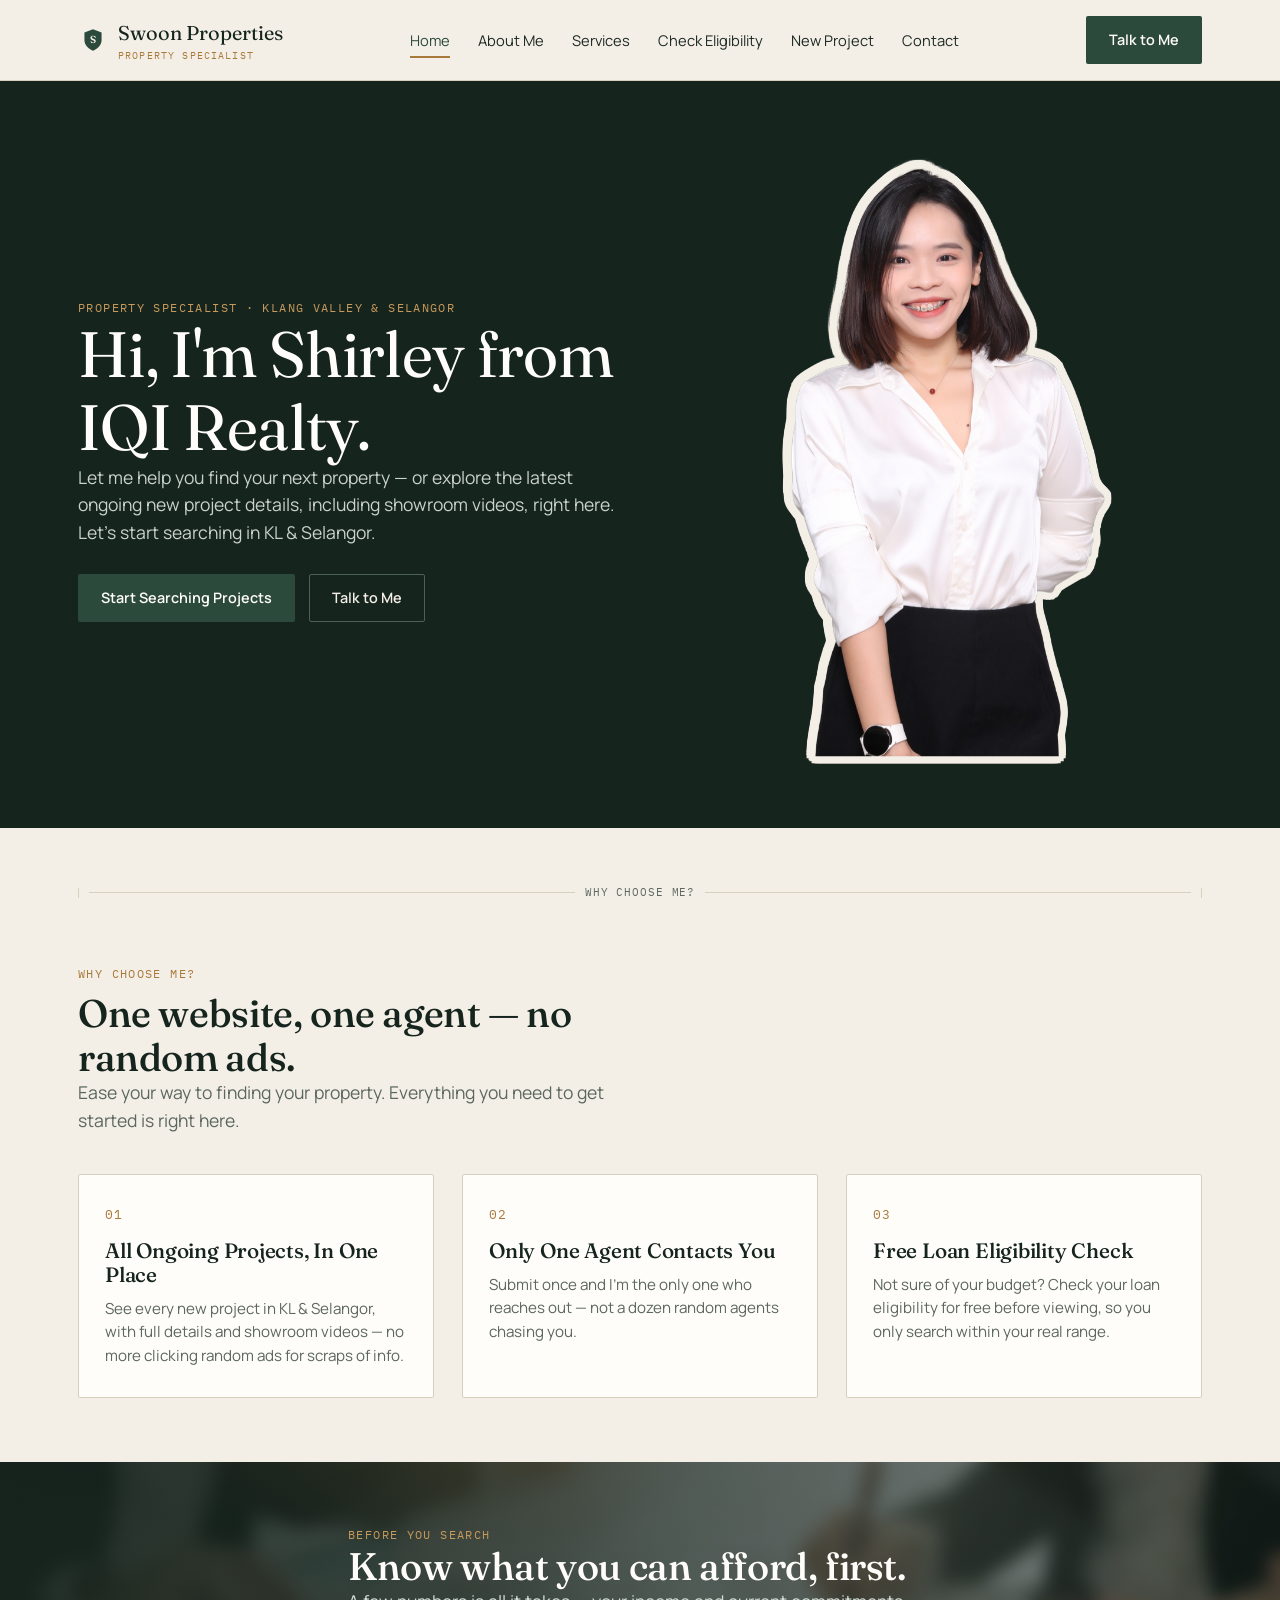
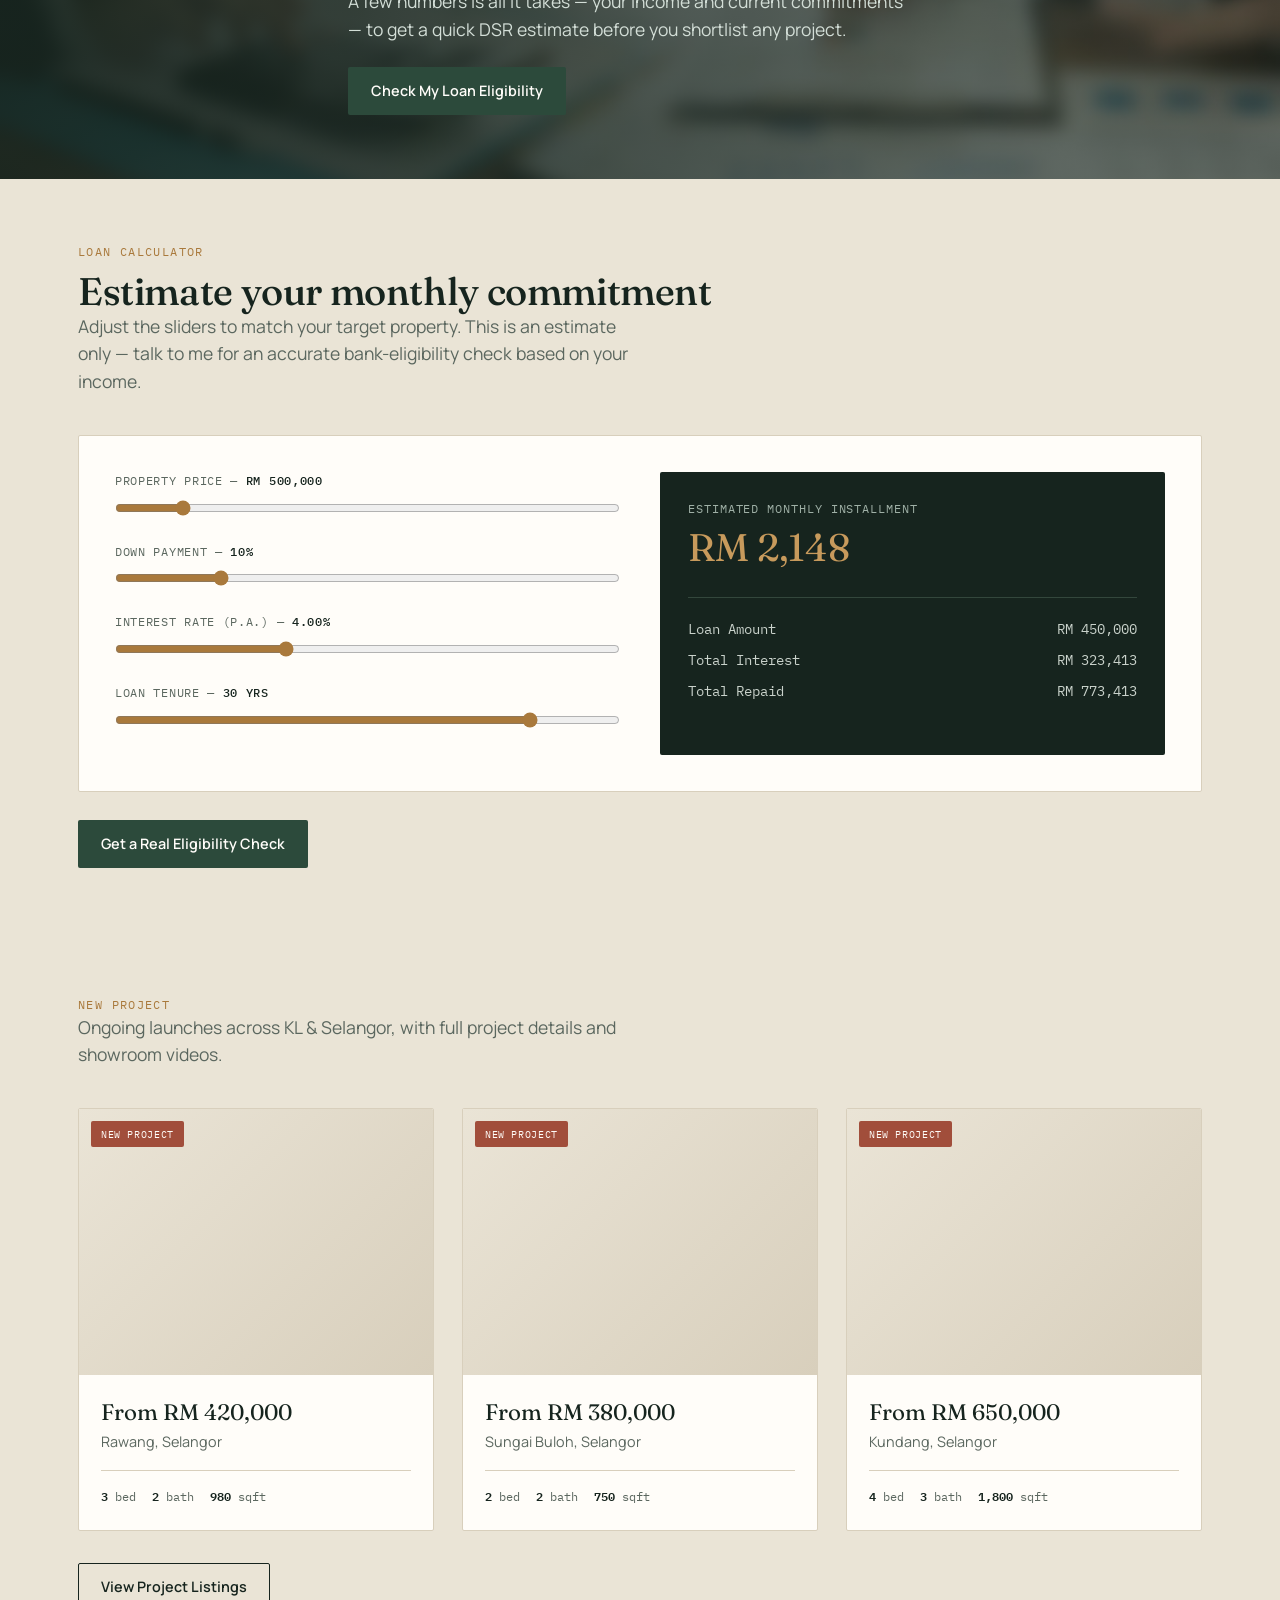
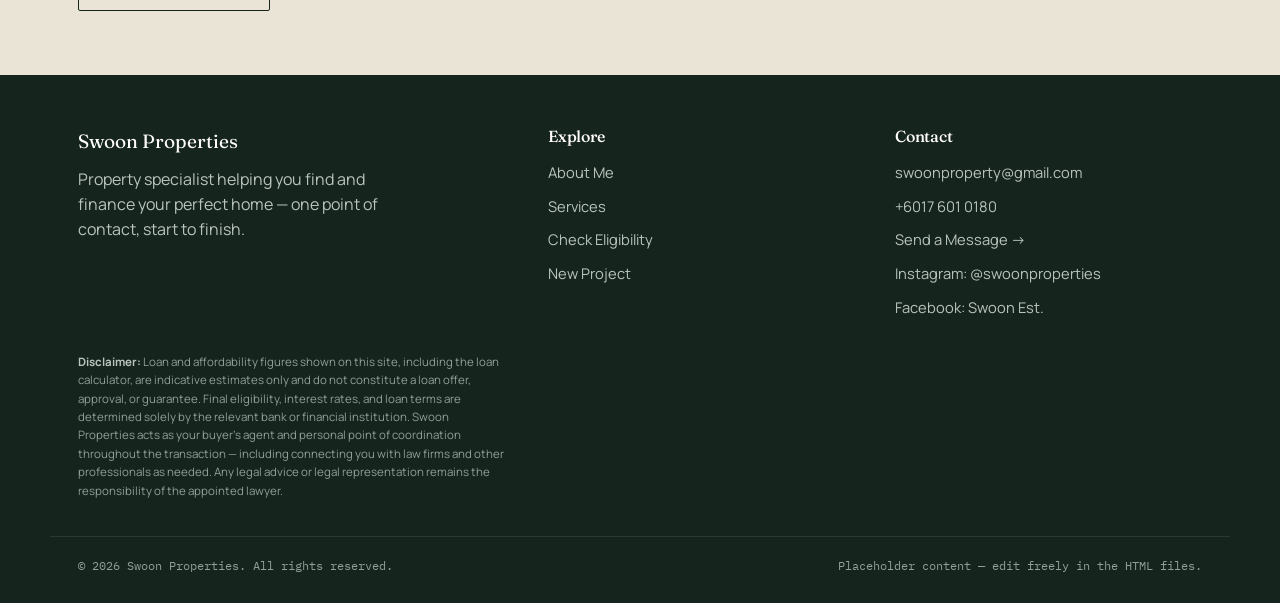
==== index.html @ 8eab453e "Trim New Project section heading and lede Co-Authored-By: Claude Sonnet 5 <noreply@anthropic.com> Cl" ====
<!DOCTYPE html>
<html lang="en">
<head>
<meta charset="UTF-8">
<meta name="viewport" content="width=device-width, initial-scale=1.0">
<title>Swoon Properties — Property Specialist | Find Your Perfect Home</title>
<meta name="description" content="Swoon Properties is a dedicated property specialist service — home search, loan calculation, and end-to-end support to help you find and finance your perfect home.">
<link rel="icon" type="image/svg+xml" href="assets/favicon.svg">
<link rel="stylesheet" href="css/styles.css">
</head>
<body>

<header class="site">
  <div class="nav-row">
    <a href="index.html" class="brand">
      <svg class="mark" viewBox="0 0 56 56" xmlns="http://www.w3.org/2000/svg">
        <path d="M28 8 L44 14 L44 28 C44 38 36 45 28 48 C20 45 12 38 12 28 L12 14 Z" fill="#2C4A3B"/>
        <text x="28" y="34" text-anchor="middle" font-family="Fraunces,Georgia,serif" font-size="19" font-weight="600" fill="#F3EFE6">S</text>
      </svg>
      <span>Swoon Properties<small>Property Specialist</small></span>
    </a>
    <nav class="links">
      <a href="index.html" class="active">Home</a>
      <a href="about.html">About Me</a>
      <a href="services.html">Services</a>
      <a href="eligibility.html">Check Eligibility</a>
      <a href="listings-project.html">New Project</a>
      <a href="contact.html">Contact</a>
    </nav>
    <div class="nav-cta">
      <a href="contact.html" class="btn btn-primary">Talk to Me</a>
      <button class="menu-toggle" aria-label="Toggle menu">☰</button>
    </div>
  </div>
</header>

<section class="hero">
  <div class="wrap">
    <div>
      <p class="eyebrow">Property Specialist · Klang Valley &amp; Selangor</p>
      <h1>Hi, I'm Shirley from IQI Realty.</h1>
      <p class="lede">Let me help you find your next property — or explore the latest ongoing new project details, including showroom videos, right here. Let's start searching in KL &amp; Selangor.</p>
      <div class="hero-cta">
        <a href="listings-project.html" class="btn btn-primary">Start Searching Projects</a>
        <a href="contact.html" class="btn btn-ghost">Talk to Me</a>
      </div>
    </div>
    <div style="display:flex;flex-direction:column;align-items:center;justify-content:flex-end;height:100%;">
      <img id="hero-photo" src="assets/agent-photo-cutout.png" alt="Portrait of the Swoon Properties buyer's agent" style="max-width:340px;width:100%;display:block;filter:
        drop-shadow(3px 0 0 var(--parchment)) drop-shadow(-3px 0 0 var(--parchment))
        drop-shadow(0 3px 0 var(--parchment)) drop-shadow(0 -3px 0 var(--parchment))
        drop-shadow(2.2px 2.2px 0 var(--parchment)) drop-shadow(-2.2px -2.2px 0 var(--parchment))
        drop-shadow(2.2px -2.2px 0 var(--parchment)) drop-shadow(-2.2px 2.2px 0 var(--parchment));">
    </div>
  </div>
</section>

<div class="dim-divider" style="margin-top:56px;">
  <span class="tick"></span><span class="rule"></span>
  <span class="label">Why Choose Me?</span>
  <span class="rule"></span><span class="tick"></span>
</div>

<section>
  <div class="wrap">
    <div class="section-head">
      <p class="eyebrow">Why Choose Me?</p>
      <h2>One website, one agent — no random ads.</h2>
      <p class="lede">Ease your way to finding your property. Everything you need to get started is right here.</p>
    </div>
    <div class="grid-3">
      <div class="card">
        <p class="num">01</p>
        <h3>All Ongoing Projects, In One Place</h3>
        <p>See every new project in KL &amp; Selangor, with full details and showroom videos — no more clicking random ads for scraps of info.</p>
      </div>
      <div class="card">
        <p class="num">02</p>
        <h3>Only One Agent Contacts You</h3>
        <p>Submit once and I'm the only one who reaches out — not a dozen random agents chasing you.</p>
      </div>
      <div class="card">
        <p class="num">03</p>
        <h3>Free Loan Eligibility Check</h3>
        <p>Not sure of your budget? Check your loan eligibility for free before viewing, so you only search within your real range.</p>
      </div>
    </div>
  </div>
</section>

<section class="band-photo" style="background-image:url('assets/eligibility-banner.jpg');">
  <div class="wrap">
    <p class="eyebrow">Before You Search</p>
    <h2>Know what you can afford, first.</h2>
    <p class="lede">A few numbers is all it takes — your income and current commitments — to get a quick DSR estimate before you shortlist any project.</p>
    <div style="margin-top:24px;">
      <a href="eligibility.html" class="btn btn-primary">Check My Loan Eligibility</a>
    </div>
  </div>
</section>

<section class="band" id="calculator">
  <div class="wrap">
    <div class="section-head">
      <p class="eyebrow">Loan Calculator</p>
      <h2>Estimate your monthly commitment</h2>
      <p class="lede">Adjust the sliders to match your target property. This is an estimate only — talk to me for an accurate bank-eligibility check based on your income.</p>
    </div>

    <div class="calc">
      <div>
        <div class="field">
          <label>Property Price — <span class="field-value" id="calc-price-out">RM 500,000</span></label>
          <input type="range" id="calc-price" min="150000" max="3000000" step="10000" value="500000">
        </div>
        <div class="field">
          <label>Down Payment — <span class="field-value" id="calc-down-out">10%</span></label>
          <input type="range" id="calc-down" min="0" max="50" step="1" value="10">
        </div>
        <div class="field">
          <label>Interest Rate (p.a.) — <span class="field-value" id="calc-rate-out">4.00%</span></label>
          <input type="range" id="calc-rate" min="2" max="8" step="0.05" value="4">
        </div>
        <div class="field">
          <label>Loan Tenure — <span class="field-value" id="calc-years-out">30 yrs</span></label>
          <input type="range" id="calc-years" min="5" max="35" step="1" value="30">
        </div>
      </div>

      <div class="calc-result">
        <p class="l">Estimated Monthly Installment</p>
        <p class="n" id="calc-monthly">RM 0</p>
        <div class="calc-breakdown">
          <div><span>Loan Amount</span><span id="calc-loan-amount">RM 0</span></div>
          <div><span>Total Interest</span><span id="calc-total-interest">RM 0</span></div>
          <div><span>Total Repaid</span><span id="calc-total-paid">RM 0</span></div>
        </div>
      </div>
    </div>

    <div style="margin-top:28px;">
      <a href="contact.html" class="btn btn-primary">Get a Real Eligibility Check</a>
    </div>
  </div>
</section>

<section class="band">
  <div class="wrap">
    <div class="section-head">
      <p class="eyebrow">New Project</p>
      <p class="lede">Ongoing launches across KL &amp; Selangor, with full project details and showroom videos.</p>
    </div>
    <div class="grid-3">

      <div class="listing-card">
        <div class="listing-photo"><span class="listing-tag">New Project</span></div>
        <div class="listing-body">
          <div class="listing-price">From RM 420,000</div>
          <div class="listing-loc">Rawang, Selangor</div>
          <div class="listing-specs">
            <span><b>3</b> bed</span><span><b>2</b> bath</span><span><b>980</b> sqft</span>
          </div>
        </div>
      </div>

      <div class="listing-card">
        <div class="listing-photo"><span class="listing-tag">New Project</span></div>
        <div class="listing-body">
          <div class="listing-price">From RM 380,000</div>
          <div class="listing-loc">Sungai Buloh, Selangor</div>
          <div class="listing-specs">
            <span><b>2</b> bed</span><span><b>2</b> bath</span><span><b>750</b> sqft</span>
          </div>
        </div>
      </div>

      <div class="listing-card">
        <div class="listing-photo"><span class="listing-tag">New Project</span></div>
        <div class="listing-body">
          <div class="listing-price">From RM 650,000</div>
          <div class="listing-loc">Kundang, Selangor</div>
          <div class="listing-specs">
            <span><b>4</b> bed</span><span><b>3</b> bath</span><span><b>1,800</b> sqft</span>
          </div>
        </div>
      </div>

    </div>
    <div style="margin-top:32px;display:flex;gap:14px;flex-wrap:wrap;">
      <a href="listings-project.html" class="btn btn-ghost">View Project Listings</a>
    </div>
  </div>
</section>

<footer>
  <div class="wrap">
    <div>
      <p class="foot-brand">Swoon Properties</p>
      <p style="margin-top:10px;max-width:32ch;">Property specialist helping you find and finance your perfect home — one point of contact, start to finish.</p>
    </div>
    <div>
      <h4>Explore</h4>
      <ul>
        <li><a href="about.html">About Me</a></li>
        <li><a href="services.html">Services</a></li>
        <li><a href="eligibility.html">Check Eligibility</a></li>
        <li><a href="listings-project.html">New Project</a></li>
      </ul>
    </div>
    <div>
      <h4>Contact</h4>
      <ul>
        <li><a href="mailto:swoonproperty@gmail.com">swoonproperty@gmail.com</a></li>
        <li><a href="tel:+60176010180">+6017 601 0180</a></li>
        <li><a href="contact.html">Send a Message →</a></li>
        <li><a href="https://instagram.com/swoonproperties" target="_blank" rel="noopener">Instagram: @swoonproperties</a></li>
        <li><a href="https://facebook.com/SwoonEst" target="_blank" rel="noopener">Facebook: Swoon Est.</a></li>
      </ul>
    </div>
  </div>
  <div class="wrap" style="margin-top:24px;">
    <p style="font-size:0.72rem;color:#8FA096;max-width:760px;line-height:1.6;">
      <strong style="color:#B9C4BC;">Disclaimer:</strong> Loan and affordability figures shown on this site, including the loan calculator, are indicative estimates only and do not constitute a loan offer, approval, or guarantee. Final eligibility, interest rates, and loan terms are determined solely by the relevant bank or financial institution. Swoon Properties acts as your buyer's agent and personal point of coordination throughout the transaction — including connecting you with law firms and other professionals as needed. Any legal advice or legal representation remains the responsibility of the appointed lawyer.
    </p>
  </div>

  <div class="foot-bottom">
    <span>© 2026 Swoon Properties. All rights reserved.</span>
    <span>Placeholder content — edit freely in the HTML files.</span>
  </div>
</footer>
<script src="js/main.js"></script>
</body>
</html>
---- css/styles.css ----
/* =========================================================
   SWOON PROPERTIES — design tokens
   Palette: deep forest ink, warm stone parchment, brass accent,
   brick secondary. Signature motif: architectural blueprint
   dimension-lines used as dividers + spec callouts.
   Type: Fraunces (display) / Manrope (body) / IBM Plex Mono (data)
   ========================================================= */

@import url('https://fonts.googleapis.com/css2?family=Fraunces:ital,opsz,wght@0,9..144,300;0,9..144,400;0,9..144,500;0,9..144,600;1,9..144,400;1,9..144,500&family=Manrope:wght@400;500;600;700&family=IBM+Plex+Mono:wght@400;500&display=swap');

:root{
  --ink:#16241E;
  --forest:#2C4A3B;
  --forest-light:#3E6350;
  --parchment:#F3EFE6;
  --parchment-dim:#EAE4D6;
  --brass:#A9793C;
  --brass-light:#C79A5C;
  --brick:#A14E3B;
  --text:#1E2A24;
  --text-soft:#5B675F;
  --line:#D8CFBC;
  --white:#FFFDF9;

  --display: 'Fraunces', serif;
  --body: 'Manrope', sans-serif;
  --mono: 'IBM Plex Mono', monospace;

  --max: 1180px;
  --radius: 2px;
}

*{box-sizing:border-box;margin:0;padding:0;}
html{scroll-behavior:smooth;}
body{
  font-family:var(--body);
  color:var(--text);
  background:var(--parchment);
  line-height:1.55;
  -webkit-font-smoothing:antialiased;
}
img{max-width:100%;display:block;}
a{color:inherit;text-decoration:none;}
ul{list-style:none;}
button{font-family:inherit;cursor:pointer;}

.wrap{max-width:var(--max);margin:0 auto;padding:0 28px;}

h1,h2,h3,h4{font-family:var(--display);font-weight:500;color:var(--ink);line-height:1.15;letter-spacing:-0.01em;}
h1{font-size:clamp(2.4rem,5vw,4rem);font-weight:400;}
h2{font-size:clamp(1.7rem,3vw,2.5rem);}
h3{font-size:1.3rem;}
.eyebrow{
  font-family:var(--mono);
  font-size:0.72rem;
  letter-spacing:0.12em;
  text-transform:uppercase;
  color:var(--brass);
}
.lede{font-size:1.1rem;color:var(--text-soft);max-width:52ch;}

/* focus visibility */
a:focus-visible,button:focus-visible,input:focus-visible,textarea:focus-visible,select:focus-visible{
  outline:2px solid var(--brass);
  outline-offset:3px;
}
@media (prefers-reduced-motion: reduce){
  *{animation-duration:0.01ms !important;animation-iteration-count:1 !important;transition-duration:0.01ms !important;scroll-behavior:auto !important;}
}

/* =========================
   BLUEPRINT DIMENSION-LINE DIVIDER — signature motif
   used between sections, and as spec callouts for listings
   ========================= */
.dim-divider{
  display:flex;align-items:center;gap:10px;
  color:var(--text-soft);
  margin:0 auto;
  max-width:var(--max);
  padding:0 28px;
}
.dim-divider .tick{width:1px;height:10px;background:var(--line);}
.dim-divider .rule{flex:1;height:1px;background:var(--line);position:relative;}
.dim-divider .label{
  font-family:var(--mono);font-size:0.7rem;letter-spacing:0.08em;
  text-transform:uppercase;color:var(--text-soft);white-space:nowrap;
}

/* =========================
   HEADER / NAV
   ========================= */
header.site{
  position:sticky;top:0;z-index:50;
  background:rgba(243,239,230,0.92);
  backdrop-filter:blur(6px);
  border-bottom:1px solid var(--line);
}
.nav-row{display:flex;align-items:center;justify-content:space-between;padding:16px 28px;max-width:var(--max);margin:0 auto;}
.brand{display:flex;align-items:center;gap:10px;font-family:var(--display);font-size:1.25rem;color:var(--ink);}
.brand .mark{width:30px;height:30px;flex:none;}
.brand small{display:block;font-family:var(--mono);font-size:0.6rem;letter-spacing:0.12em;color:var(--brass);text-transform:uppercase;margin-top:1px;}
nav.links{display:flex;gap:28px;align-items:center;}
nav.links a{font-size:0.92rem;color:var(--text);position:relative;padding:4px 0;}
nav.links a.active,nav.links a:hover{color:var(--forest);}
nav.links a.active::after{content:"";position:absolute;left:0;right:0;bottom:-2px;height:2px;background:var(--brass);}
.btn{
  display:inline-flex;align-items:center;gap:8px;
  font-family:var(--body);font-weight:600;font-size:0.9rem;
  padding:12px 22px;border-radius:var(--radius);border:1px solid transparent;
  transition:transform .15s ease, background .15s ease;
}
.btn-primary{background:var(--forest);color:var(--white);}
.btn-primary:hover{background:var(--ink);transform:translateY(-1px);}
.btn-ghost{border-color:var(--ink);color:var(--ink);}
.btn-ghost:hover{background:var(--ink);color:var(--white);}
.nav-cta{display:flex;gap:12px;align-items:center;}
.menu-toggle{display:none;background:none;border:none;font-size:1.5rem;color:var(--ink);}

@media (max-width:860px){
  nav.links{position:fixed;inset:64px 0 0 0;background:var(--parchment);flex-direction:column;
    padding:32px 28px;gap:22px;transform:translateX(100%);transition:transform .25s ease;overflow-y:auto;}
  nav.links.open{transform:translateX(0);}
  .menu-toggle{display:block;}
  .nav-cta .btn-ghost{display:none;}
}

/* =========================
   HERO
   ========================= */
.hero{
  background:var(--ink);
  color:var(--parchment);
  padding:72px 0 60px;
  position:relative;
  overflow:hidden;
}
.hero .wrap{display:grid;grid-template-columns:1.1fr 1fr;gap:56px;align-items:center;}
.hero .eyebrow{color:var(--brass-light);}
.hero h1{color:var(--white);font-weight:400;}
.hero h1 em{font-style:italic;color:var(--brass-light);}
.hero p.lede{color:#C9D2CB;}
.hero-cta{display:flex;gap:14px;margin-top:28px;flex-wrap:wrap;}
.hero .btn-ghost{border-color:#4C6157;color:var(--parchment);}
.hero .btn-ghost:hover{background:var(--parchment);color:var(--ink);}
#hero-photo{transition:opacity .08s linear, transform .08s linear; will-change:opacity, transform;}
.blueprint-art{width:100%;height:auto;}
.blueprint-art .plan-line{fill:none;stroke:#4C6157;stroke-width:1;}
.blueprint-art .plan-line.accent{stroke:var(--brass-light);}
.blueprint-art text{font-family:var(--mono);font-size:9px;fill:#8FA096;letter-spacing:0.05em;}

@media (max-width:860px){
  .hero .wrap{grid-template-columns:1fr;}
  .hero{padding:48px 0 40px;}
}

/* =========================
   SECTIONS
   ========================= */
section{padding:64px 0;}
section.tight{padding:44px 0;}
.section-head{max-width:640px;margin-bottom:40px;}
.section-head h2{margin-top:8px;}

.grid-3{display:grid;grid-template-columns:repeat(3,1fr);gap:28px;}
.grid-2{display:grid;grid-template-columns:repeat(2,1fr);gap:28px;}
@media (max-width:860px){.grid-3,.grid-2{grid-template-columns:1fr;}}

.card{
  background:var(--white);
  border:1px solid var(--line);
  padding:30px 26px;
  border-radius:var(--radius);
}
.card .num{font-family:var(--mono);color:var(--brass);font-size:0.8rem;letter-spacing:0.08em;}
.card h3{margin:14px 0 10px;}
.card p{color:var(--text-soft);font-size:0.95rem;}

.stat-row{display:flex;gap:48px;flex-wrap:wrap;margin-top:36px;}
.stat{font-family:var(--mono);}
.stat .n{font-family:var(--display);font-size:2.1rem;color:var(--ink);display:block;}
.stat .l{font-size:0.72rem;letter-spacing:0.08em;text-transform:uppercase;color:var(--text-soft);}

/* alt bg band */
.band{background:var(--parchment-dim);}
.band-forest{background:var(--forest);color:var(--white);}
.band-forest h2, .band-forest .eyebrow{color:var(--white);}
.band-forest .eyebrow{color:var(--brass-light);}
.band-forest p{color:#D3DED7;}

/* photo banner with dark overlay */
.band-photo{
  position:relative;
  background-size:cover;
  background-position:center;
  color:var(--white);
}
.band-photo::before{
  content:"";
  position:absolute;
  inset:0;
  background:linear-gradient(90deg,rgba(22,36,30,0.92) 0%,rgba(22,36,30,0.78) 45%,rgba(22,36,30,0.55) 100%);
}
.band-photo .wrap{position:relative;z-index:1;max-width:640px;}
.band-photo h2, .band-photo .eyebrow{color:var(--white);}
.band-photo .eyebrow{color:var(--brass-light);}
.band-photo p{color:#D3DED7;}

/* =========================
   LISTINGS
   ========================= */
.filter-row{display:flex;gap:10px;flex-wrap:wrap;margin-bottom:34px;}
.filter-row button{
  font-family:var(--mono);font-size:0.75rem;letter-spacing:0.05em;text-transform:uppercase;
  padding:9px 16px;border:1px solid var(--line);background:var(--white);color:var(--text-soft);border-radius:var(--radius);
}
.filter-row button.active{background:var(--forest);border-color:var(--forest);color:var(--white);}

.listing-card{background:var(--white);border:1px solid var(--line);border-radius:var(--radius);overflow:hidden;}
.listing-photo{aspect-ratio:4/3;background:linear-gradient(135deg,var(--parchment-dim),var(--line));position:relative;}
.listing-tag{
  position:absolute;top:12px;left:12px;
  background:var(--brick);color:var(--white);
  font-family:var(--mono);font-size:0.65rem;letter-spacing:0.06em;text-transform:uppercase;
  padding:5px 10px;border-radius:var(--radius);
}
.listing-body{padding:20px 22px 24px;}
.listing-price{font-family:var(--display);font-size:1.4rem;color:var(--ink);}
.listing-loc{color:var(--text-soft);font-size:0.9rem;margin-top:2px;}
.listing-specs{display:flex;gap:16px;margin-top:16px;padding-top:16px;border-top:1px solid var(--line);}
.listing-specs span{font-family:var(--mono);font-size:0.78rem;color:var(--text-soft);}
.listing-specs b{color:var(--ink);font-weight:600;}

/* =========================
   CALCULATOR
   ========================= */
.calc{
  background:var(--white);border:1px solid var(--line);border-radius:var(--radius);
  padding:36px;display:grid;grid-template-columns:1fr 1fr;gap:40px;
}
@media (max-width:860px){.calc{grid-template-columns:1fr;padding:26px;}}
.field{margin-bottom:20px;}
.field label{display:block;font-family:var(--mono);font-size:0.72rem;letter-spacing:0.06em;text-transform:uppercase;color:var(--text-soft);margin-bottom:8px;}
.field input[type=range]{width:100%;accent-color:var(--brass);}
.field-value{font-family:var(--mono);color:var(--ink);font-weight:500;}
.field input[type=number], .field input[type=text], .field input[type=email], .field input[type=tel], .field select, .field textarea{
  width:100%;padding:12px 14px;border:1px solid var(--line);border-radius:var(--radius);
  font-family:var(--mono);font-size:0.95rem;background:var(--parchment);color:var(--ink);
}
.field textarea{font-family:var(--body);resize:vertical;min-height:110px;}
.calc-result{background:var(--ink);color:var(--white);padding:28px;border-radius:var(--radius);}
.calc-result .n{font-family:var(--display);font-size:2.4rem;color:var(--brass-light);}
.calc-result .l{font-family:var(--mono);font-size:0.72rem;letter-spacing:0.08em;text-transform:uppercase;color:#9FB0A6;}
.calc-breakdown{margin-top:20px;padding-top:16px;border-top:1px solid #33473C;font-family:var(--mono);font-size:0.85rem;}
.calc-breakdown div{display:flex;justify-content:space-between;padding:5px 0;color:#C9D2CB;}

/* =========================
   FORMS
   ========================= */
form.contact-form{max-width:620px;}
.form-note{font-family:var(--mono);font-size:0.78rem;color:var(--text-soft);margin-top:6px;}

/* =========================
   FOOTER
   ========================= */
footer{background:var(--ink);color:#B9C4BC;padding:52px 0 28px;}
footer .wrap{display:grid;grid-template-columns:1.4fr 1fr 1fr;gap:40px;}
footer h4{color:var(--white);font-size:1rem;margin-bottom:14px;}
footer a{color:#B9C4BC;font-size:0.92rem;}
footer a:hover{color:var(--brass-light);}
footer .foot-brand{font-family:var(--display);font-size:1.2rem;color:var(--white);}
footer ul li{margin-bottom:9px;}
.foot-bottom{max-width:var(--max);margin:36px auto 0;padding:20px 28px 0;border-top:1px solid #2A3A31;font-family:var(--mono);font-size:0.72rem;color:#8FA096;display:flex;justify-content:space-between;flex-wrap:wrap;gap:10px;}

/* =========================
   MISC
   ========================= */
.badge{
  display:inline-block;font-family:var(--mono);font-size:0.68rem;letter-spacing:0.06em;text-transform:uppercase;
  background:var(--parchment-dim);border:1px solid var(--line);padding:5px 10px;border-radius:var(--radius);color:var(--text-soft);
}
.two-col{display:grid;grid-template-columns:1fr 1fr;gap:56px;align-items:center;}
@media (max-width:860px){.two-col{grid-template-columns:1fr;}}
.photo-placeholder{
  aspect-ratio:4/5;background:linear-gradient(150deg,var(--parchment-dim),var(--line));
  border:1px solid var(--line);display:flex;align-items:center;justify-content:center;
  font-family:var(--mono);font-size:0.75rem;color:var(--text-soft);text-align:center;padding:20px;
}
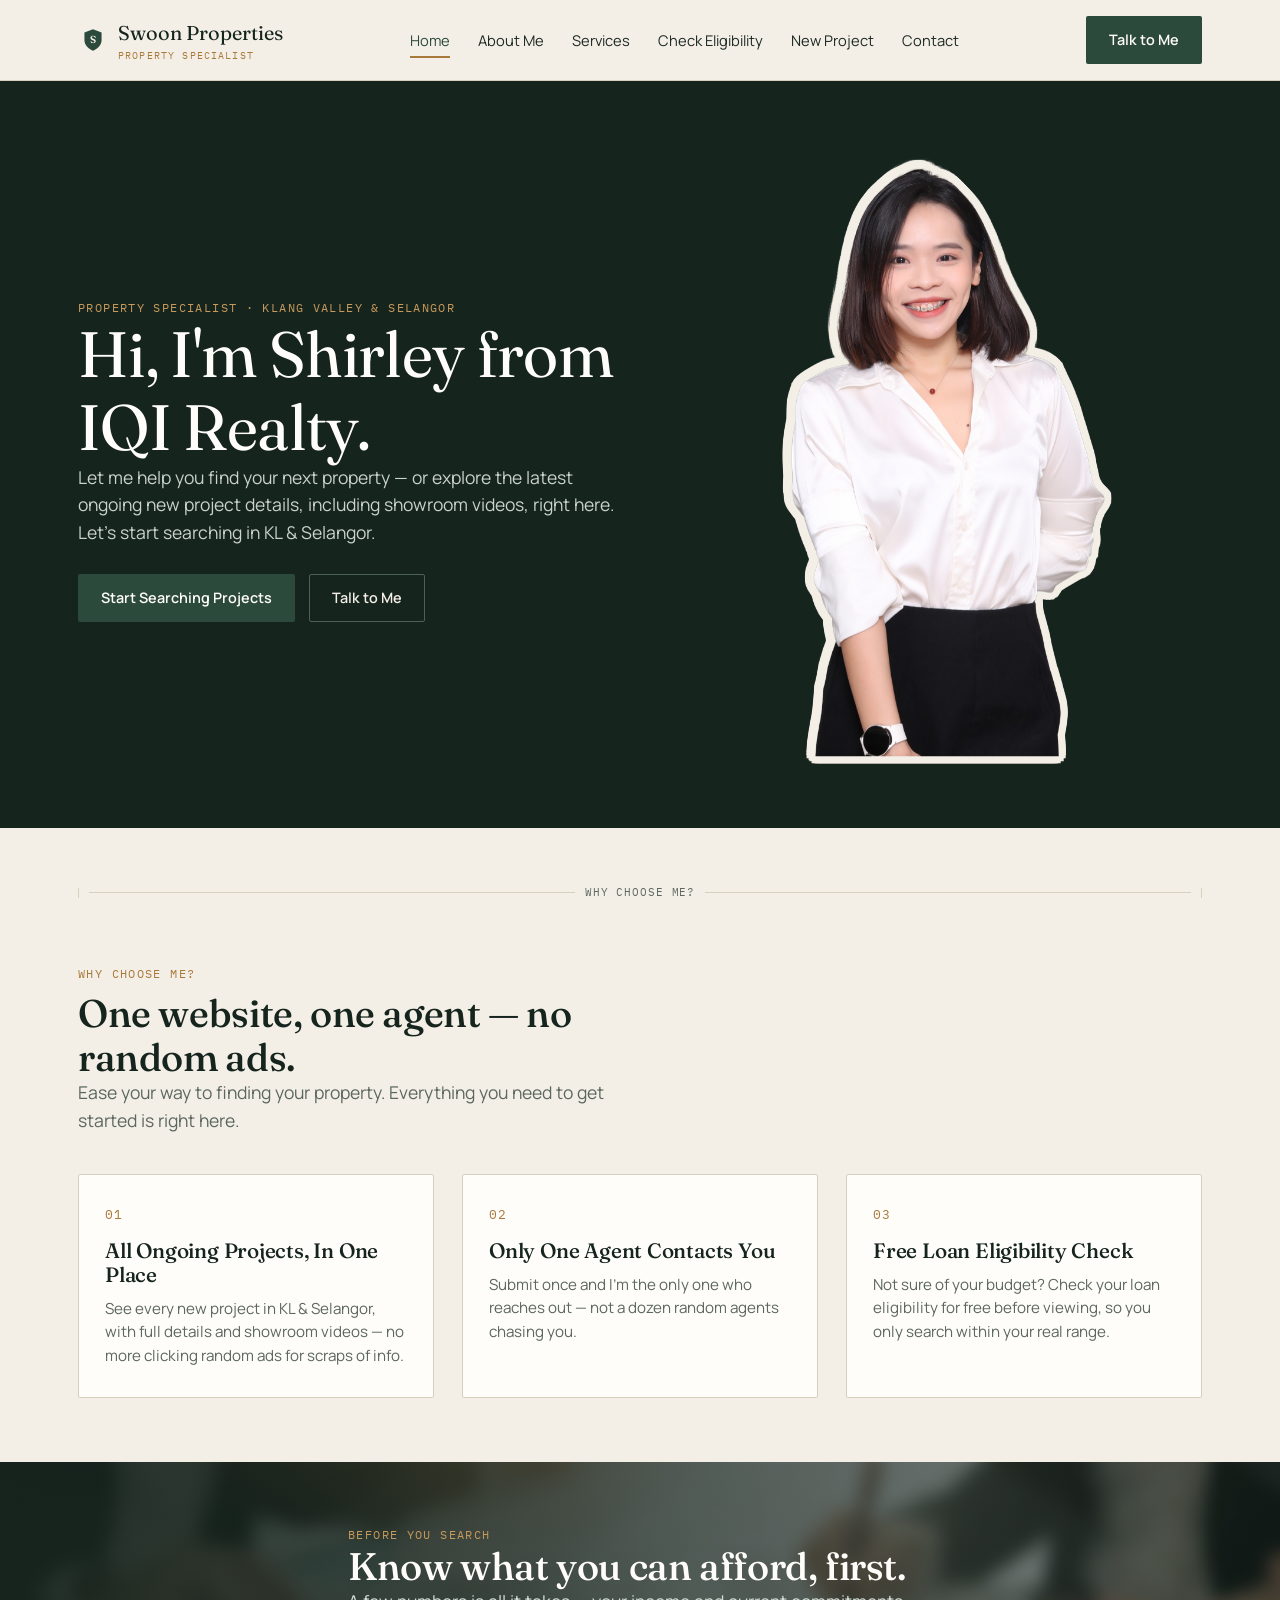
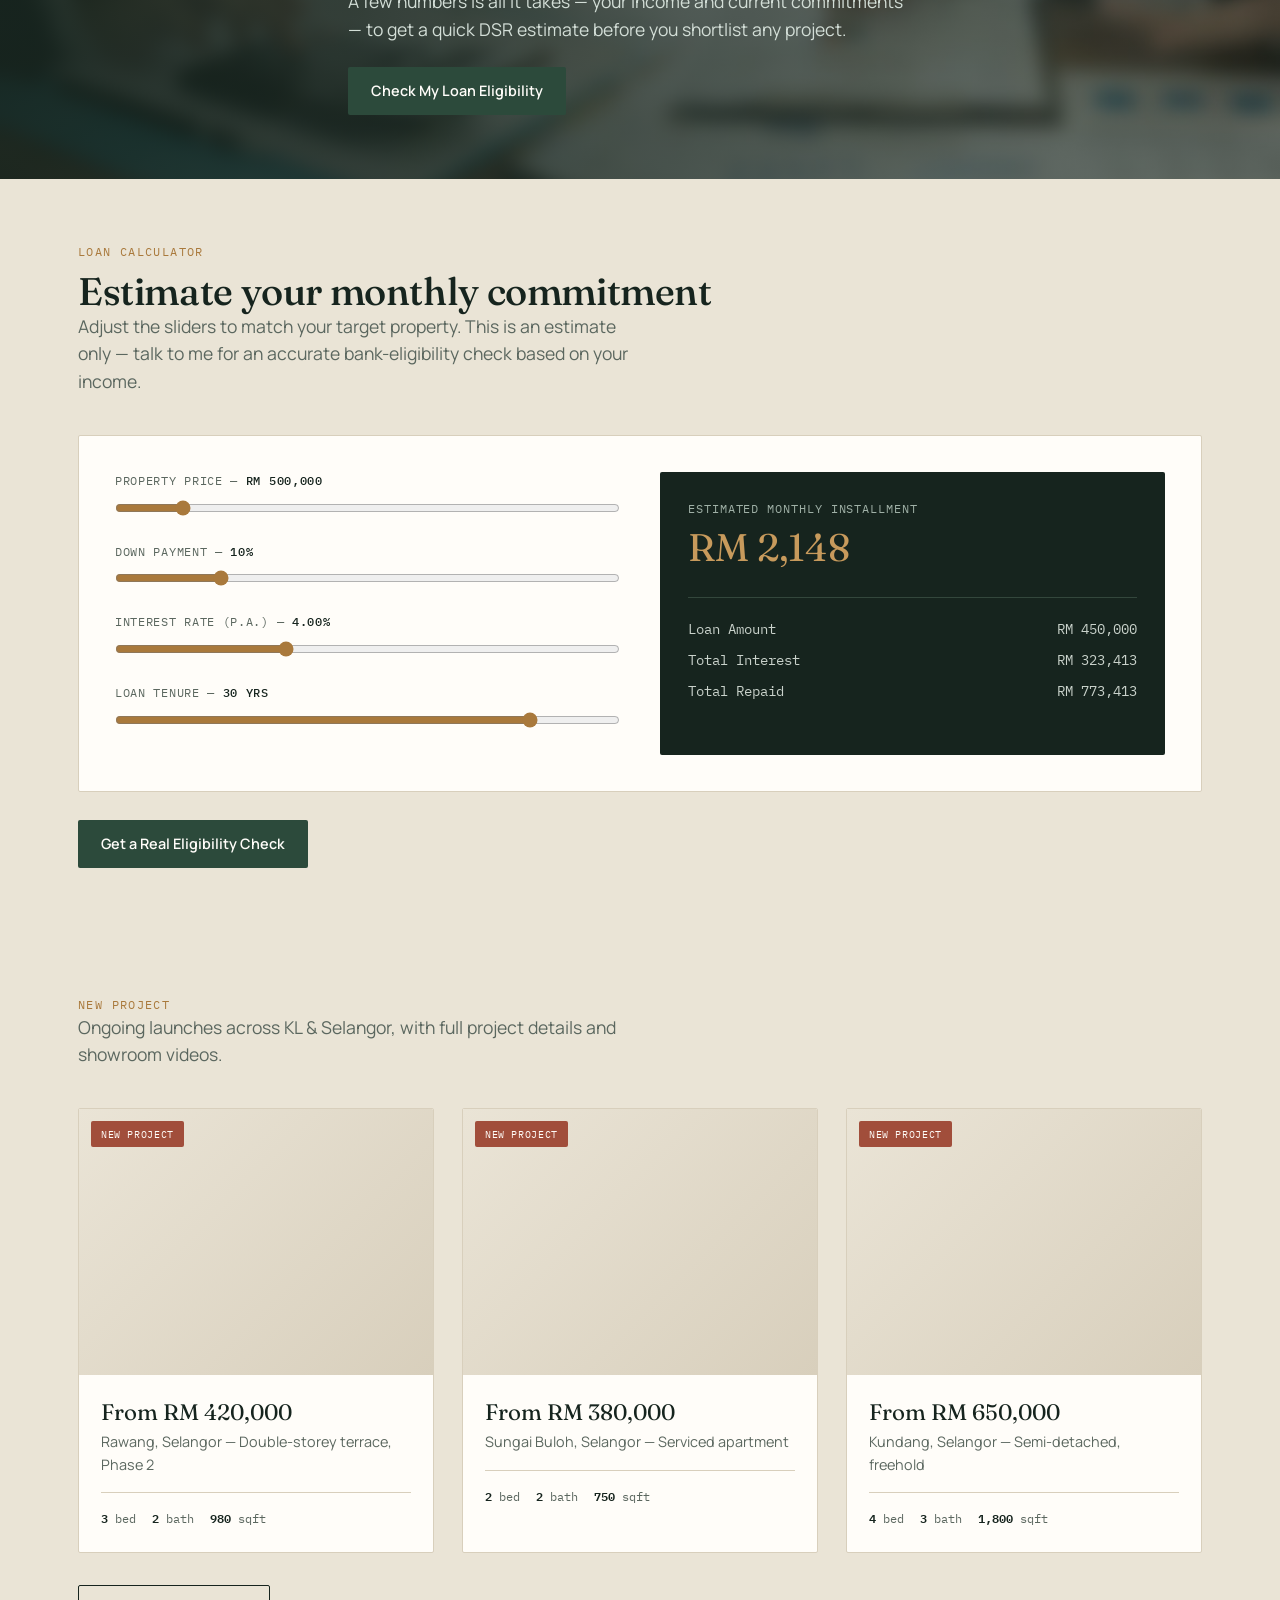
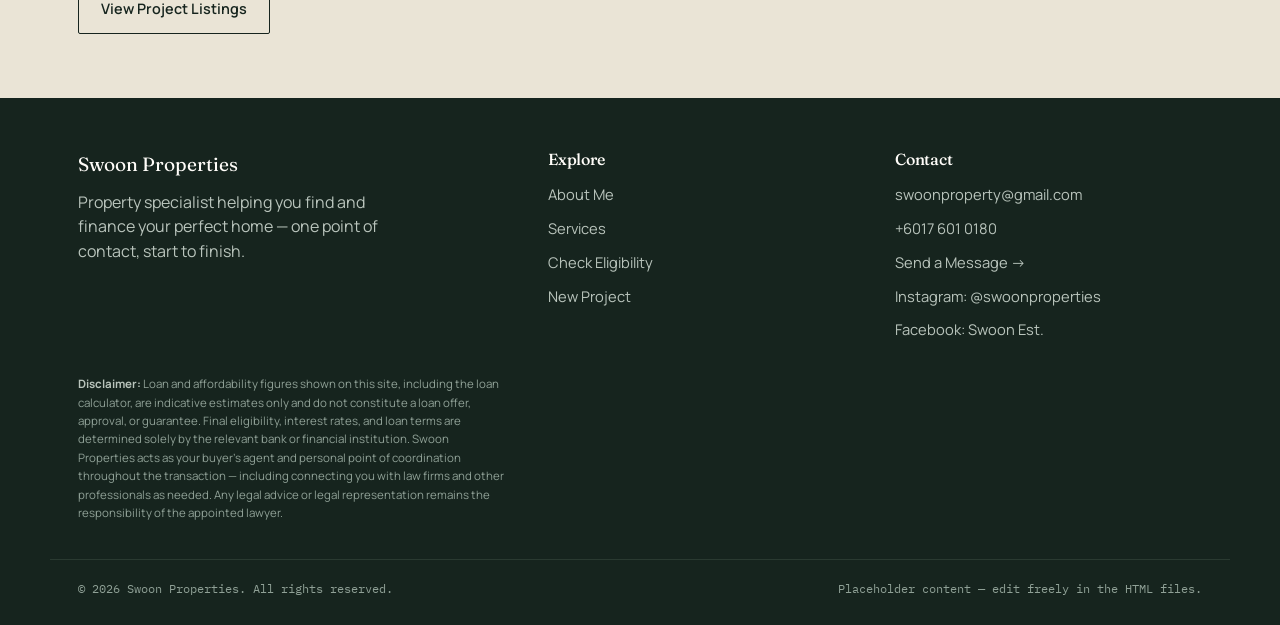
==== commit 1e8e87c4: "Share New Project listings between homepage and listings page - New js/projects-data.js holds a sing" ====
--- a/index.html
+++ b/index.html
@@ -150,42 +150,7 @@
       <p class="eyebrow">New Project</p>
       <p class="lede">Ongoing launches across KL &amp; Selangor, with full project details and showroom videos.</p>
     </div>
-    <div class="grid-3">
-
-      <div class="listing-card">
-        <div class="listing-photo"><span class="listing-tag">New Project</span></div>
-        <div class="listing-body">
-          <div class="listing-price">From RM 420,000</div>
-          <div class="listing-loc">Rawang, Selangor</div>
-          <div class="listing-specs">
-            <span><b>3</b> bed</span><span><b>2</b> bath</span><span><b>980</b> sqft</span>
-          </div>
-        </div>
-      </div>
-
-      <div class="listing-card">
-        <div class="listing-photo"><span class="listing-tag">New Project</span></div>
-        <div class="listing-body">
-          <div class="listing-price">From RM 380,000</div>
-          <div class="listing-loc">Sungai Buloh, Selangor</div>
-          <div class="listing-specs">
-            <span><b>2</b> bed</span><span><b>2</b> bath</span><span><b>750</b> sqft</span>
-          </div>
-        </div>
-      </div>
-
-      <div class="listing-card">
-        <div class="listing-photo"><span class="listing-tag">New Project</span></div>
-        <div class="listing-body">
-          <div class="listing-price">From RM 650,000</div>
-          <div class="listing-loc">Kundang, Selangor</div>
-          <div class="listing-specs">
-            <span><b>4</b> bed</span><span><b>3</b> bath</span><span><b>1,800</b> sqft</span>
-          </div>
-        </div>
-      </div>
-
-    </div>
+    <div class="grid-3" id="home-listings-grid"></div>
     <div style="margin-top:32px;display:flex;gap:14px;flex-wrap:wrap;">
       <a href="listings-project.html" class="btn btn-ghost">View Project Listings</a>
     </div>
@@ -229,6 +194,7 @@
     <span>Placeholder content — edit freely in the HTML files.</span>
   </div>
 </footer>
+<script src="js/projects-data.js"></script>
 <script src="js/main.js"></script>
 </body>
 </html>
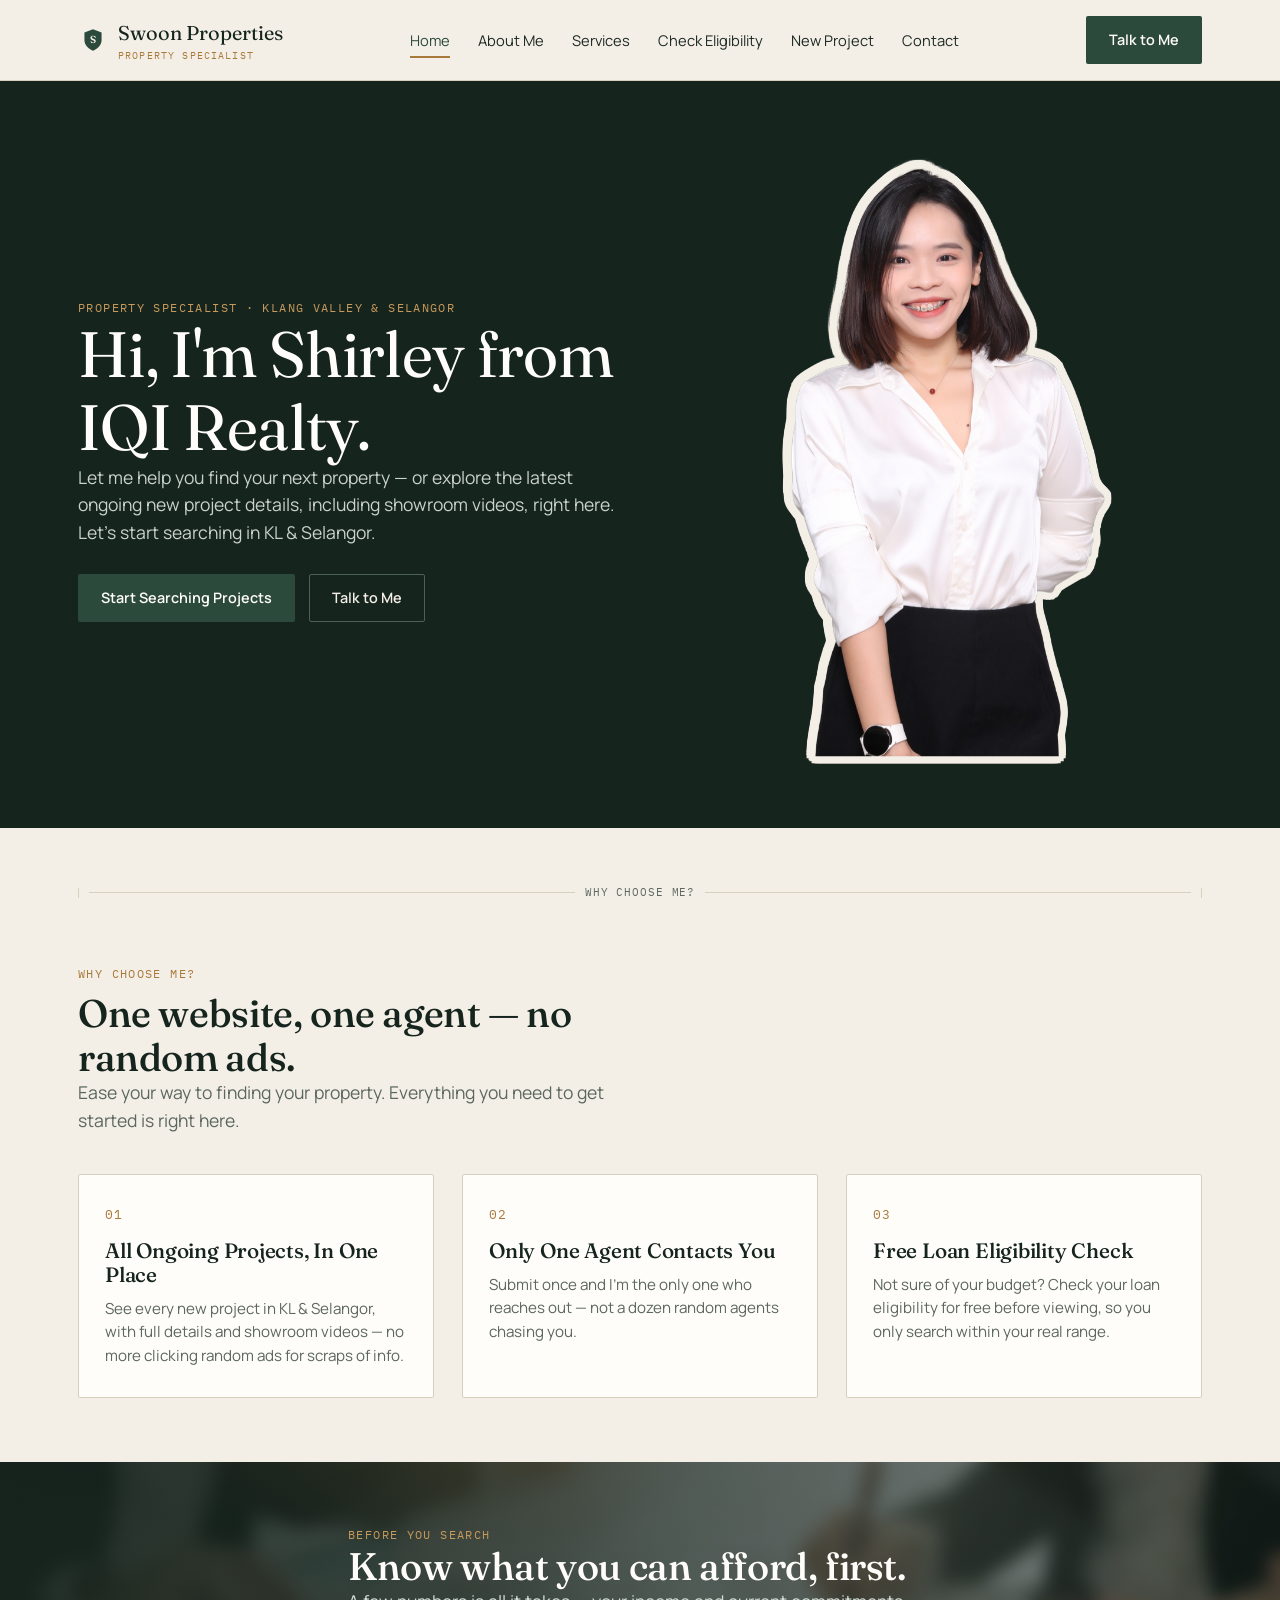
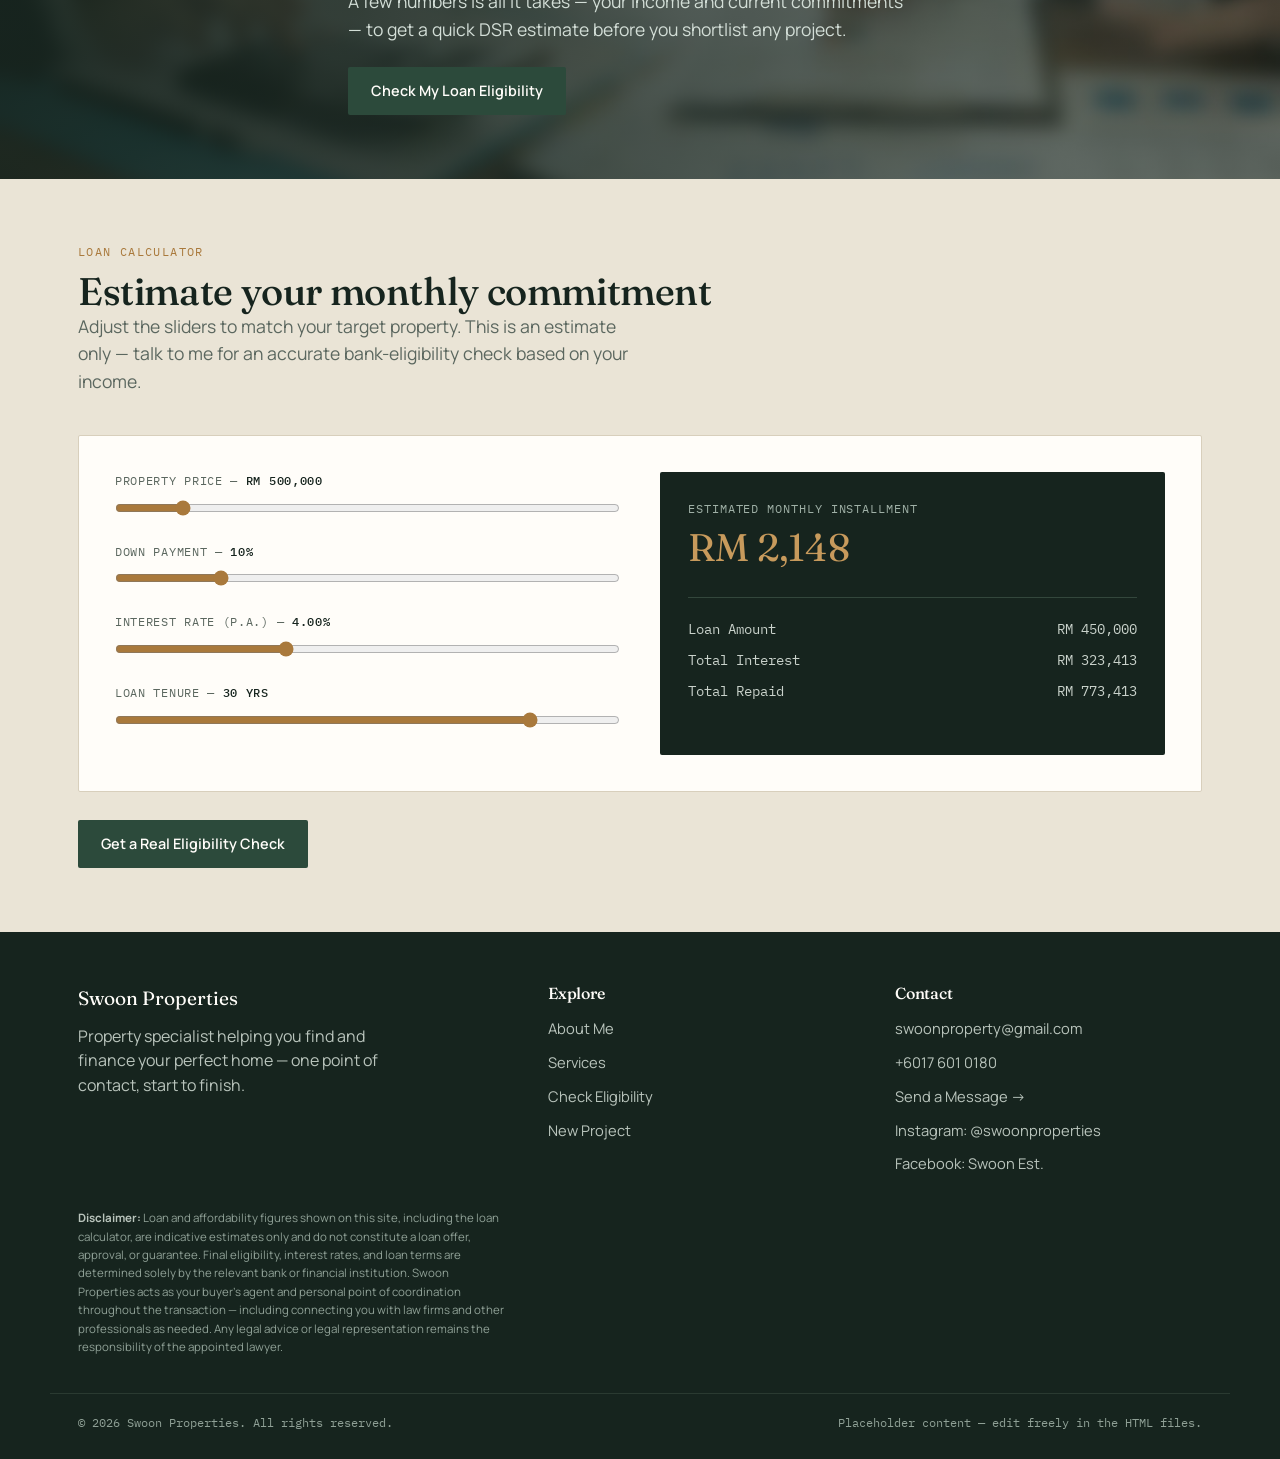
==== commit 7de9b2d5: "Remove New Project preview section from homepage Nav and hero CTA already guide visitors to the full" ====
--- a/index.html
+++ b/index.html
@@ -144,19 +144,6 @@
   </div>
 </section>
 
-<section class="band">
-  <div class="wrap">
-    <div class="section-head">
-      <p class="eyebrow">New Project</p>
-      <p class="lede">Ongoing launches across KL &amp; Selangor, with full project details and showroom videos.</p>
-    </div>
-    <div class="grid-3" id="home-listings-grid"></div>
-    <div style="margin-top:32px;display:flex;gap:14px;flex-wrap:wrap;">
-      <a href="listings-project.html" class="btn btn-ghost">View Project Listings</a>
-    </div>
-  </div>
-</section>
-
 <footer>
   <div class="wrap">
     <div>
@@ -194,7 +181,6 @@
     <span>Placeholder content — edit freely in the HTML files.</span>
   </div>
 </footer>
-<script src="js/projects-data.js"></script>
 <script src="js/main.js"></script>
 </body>
 </html>
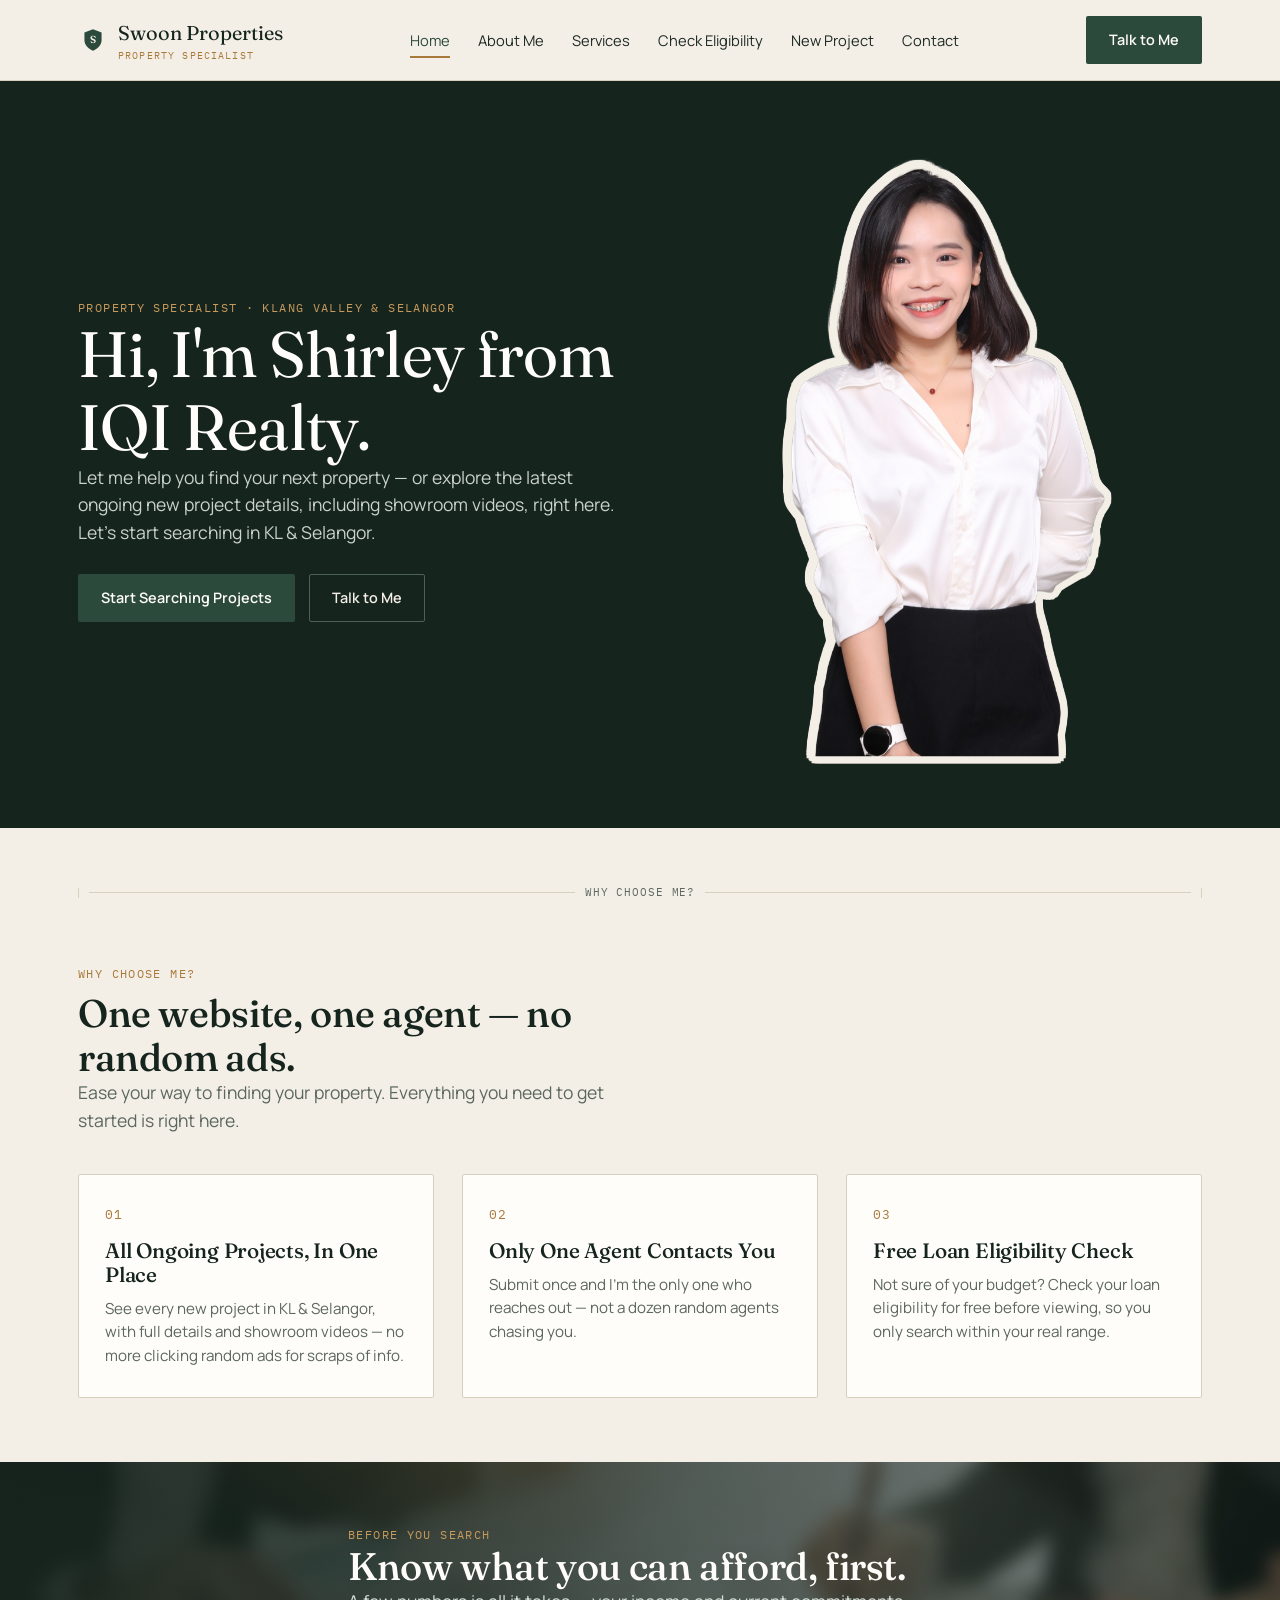
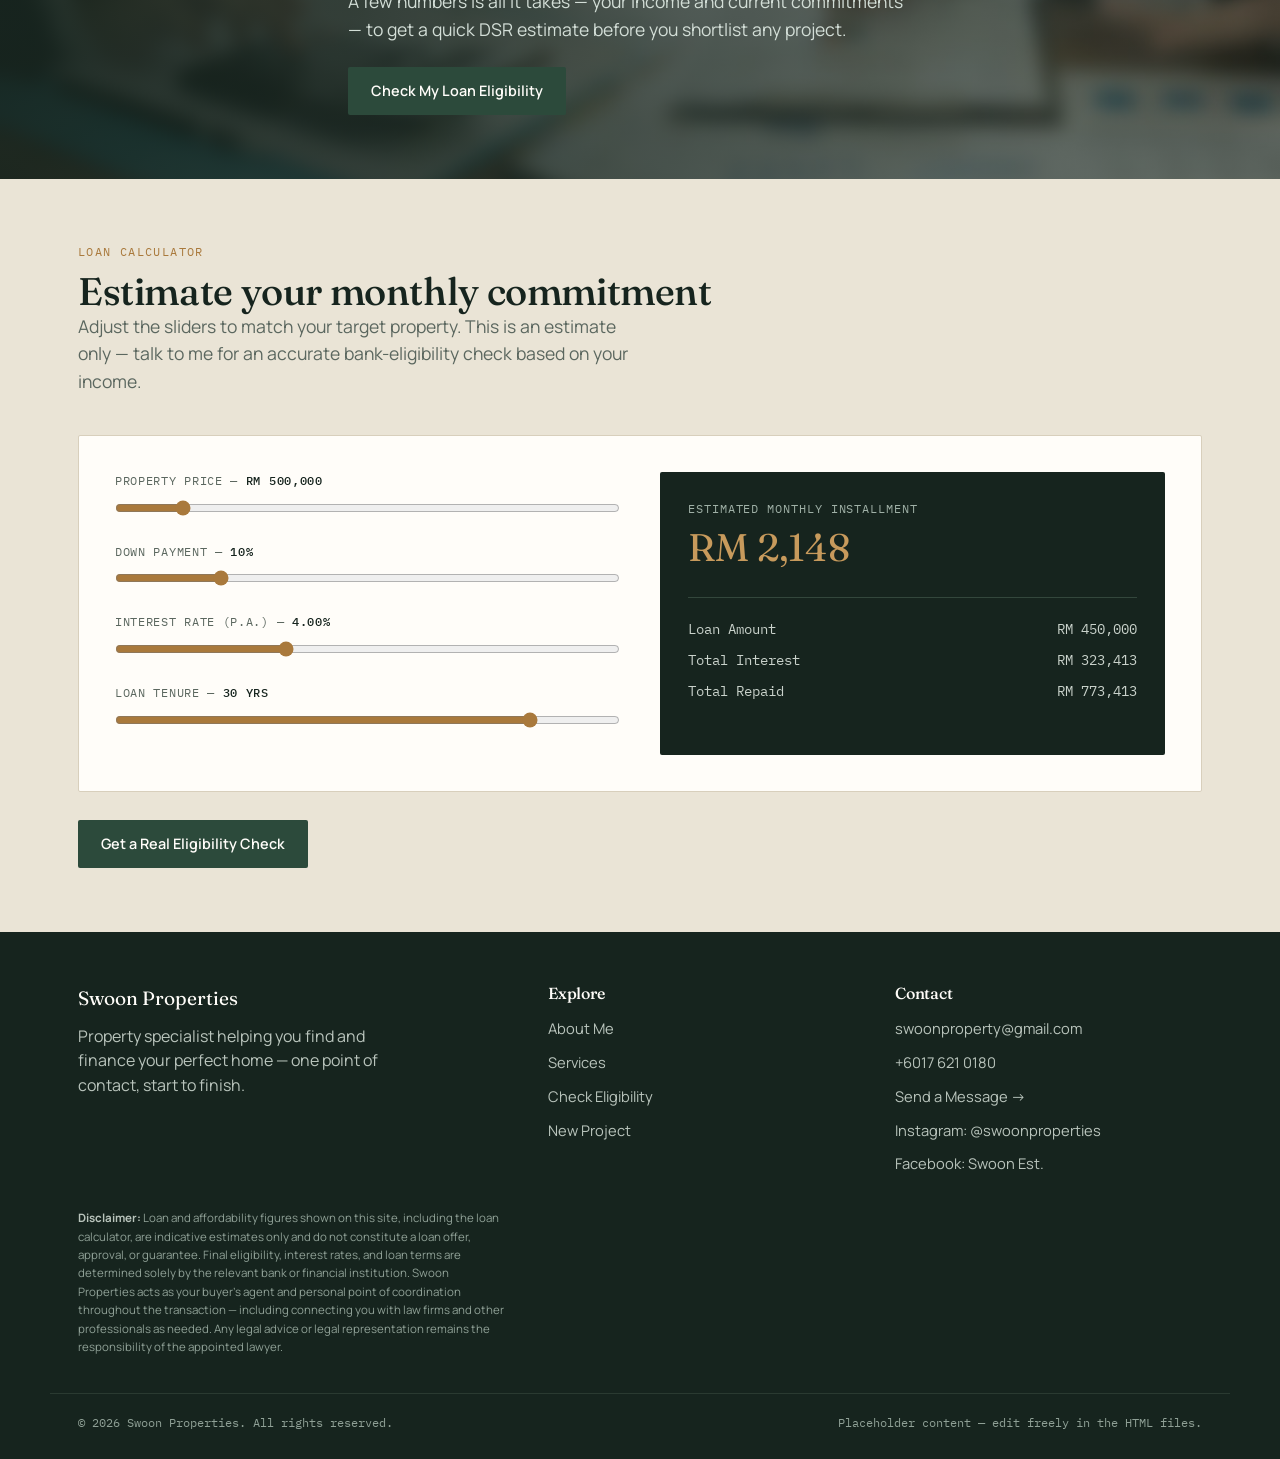
==== commit 89ba4786: "Update phone number to +6017 621 0180 Corrected across all display text and WhatsApp links site-wide" ====
--- a/index.html
+++ b/index.html
@@ -163,7 +163,7 @@
       <h4>Contact</h4>
       <ul>
         <li><a href="mailto:swoonproperty@gmail.com">swoonproperty@gmail.com</a></li>
-        <li><a href="tel:+60176010180">+6017 601 0180</a></li>
+        <li><a href="https://wa.me/60176210180" target="_blank" rel="noopener">+6017 621 0180</a></li>
         <li><a href="contact.html">Send a Message →</a></li>
         <li><a href="https://instagram.com/swoonproperties" target="_blank" rel="noopener">Instagram: @swoonproperties</a></li>
         <li><a href="https://facebook.com/SwoonEst" target="_blank" rel="noopener">Facebook: Swoon Est.</a></li>
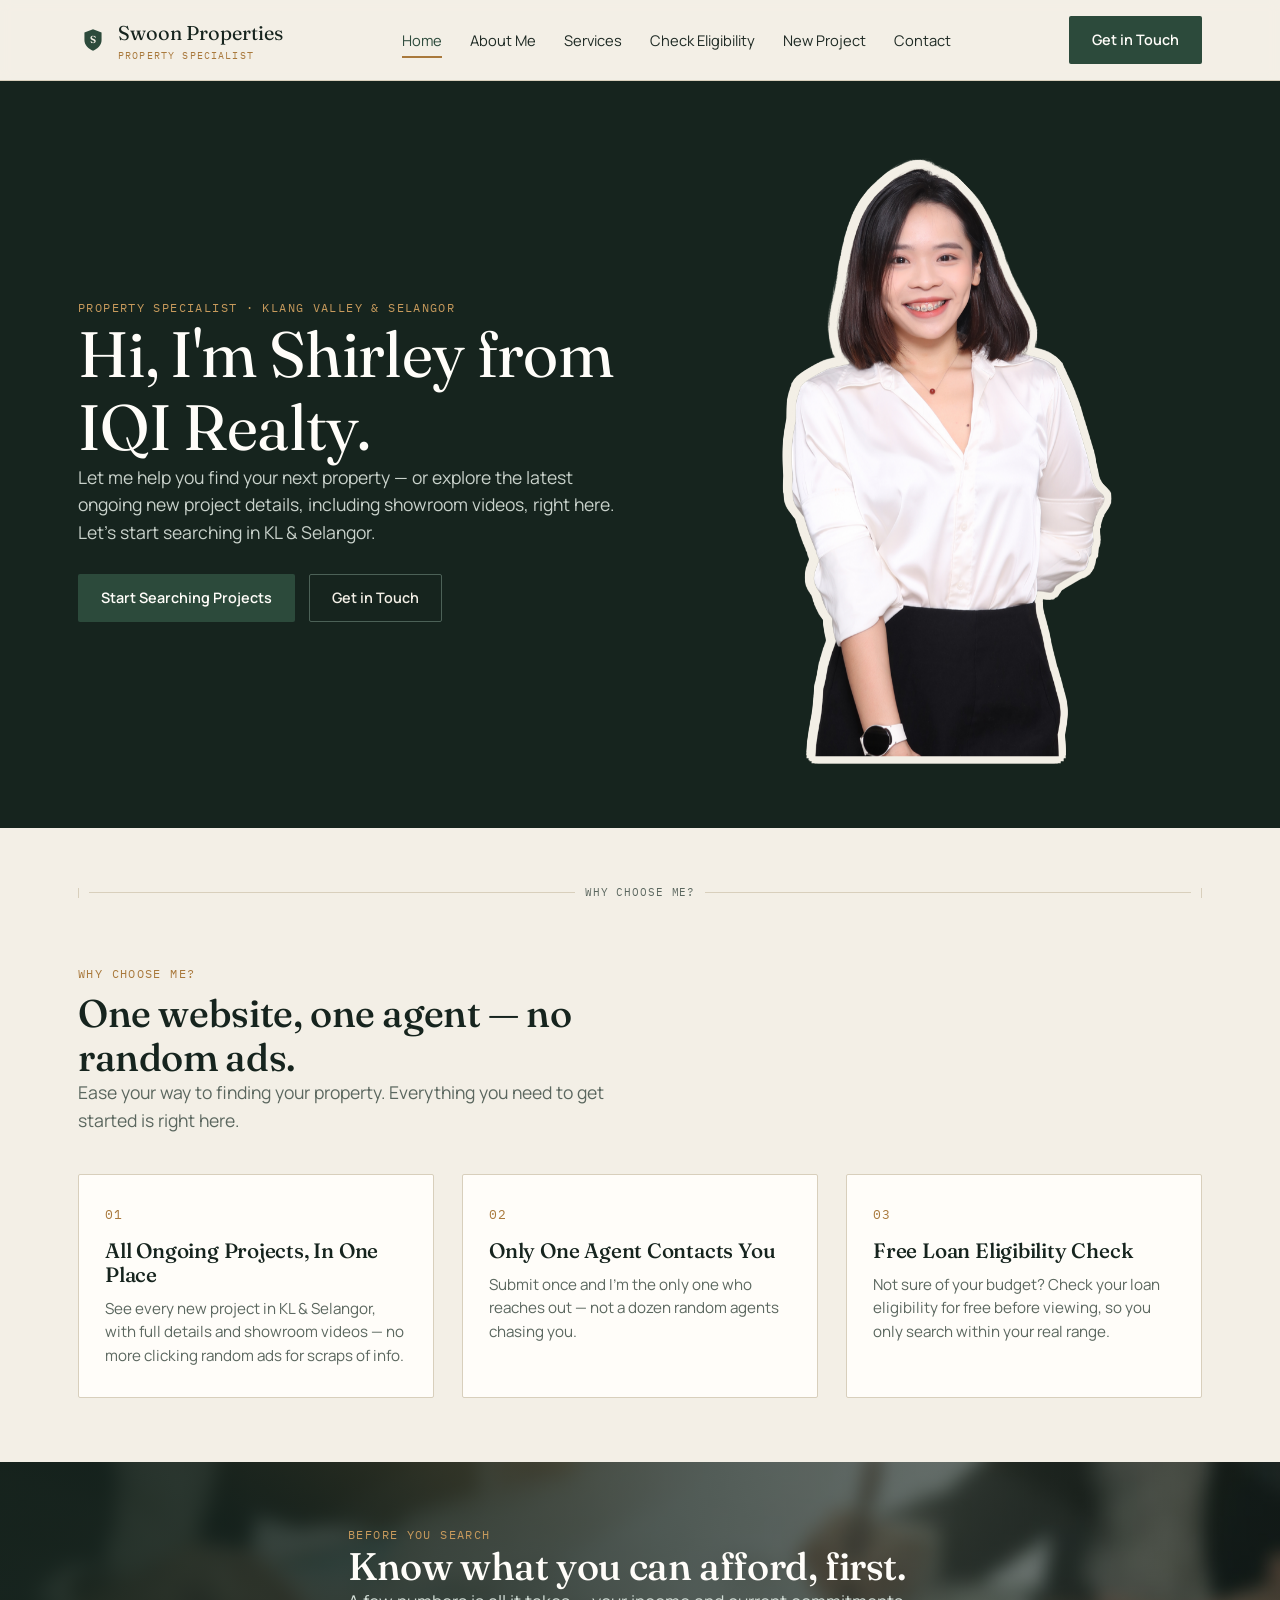
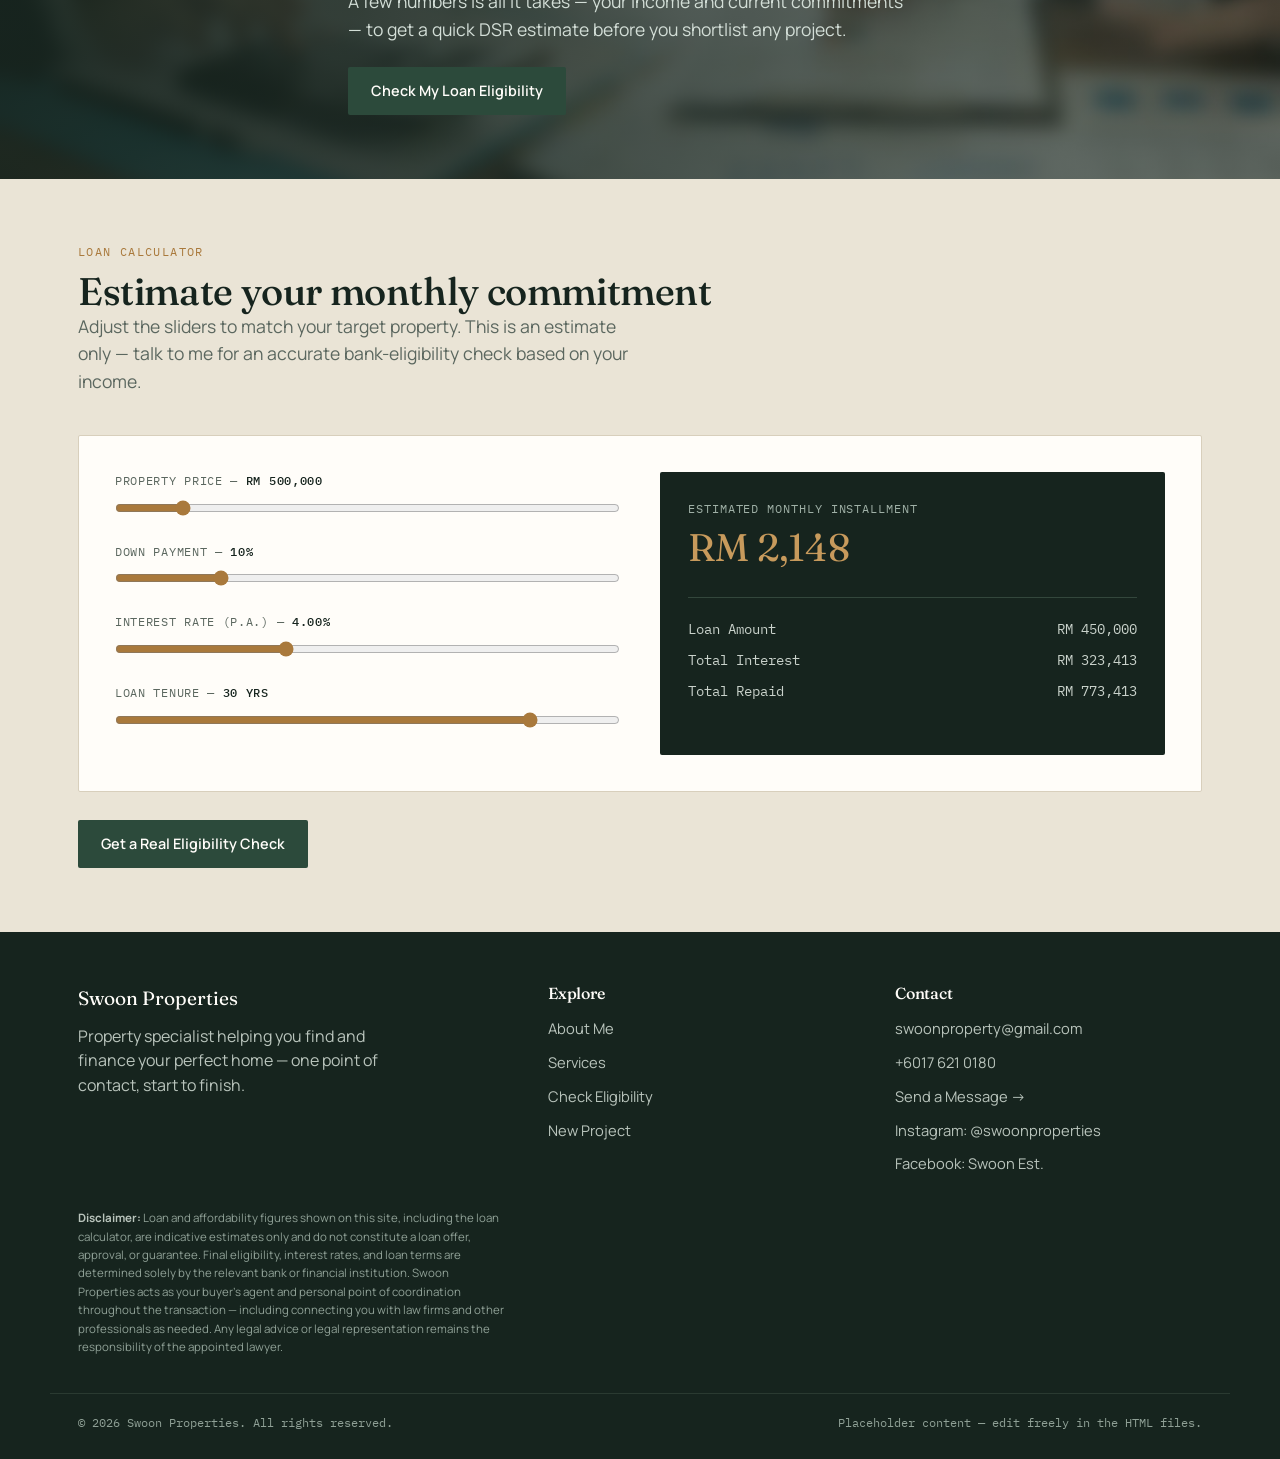
==== commit a0075455: "Change all "Talk to Me" buttons to "Get in Touch" Left "Talk to Me About My Results" on the eligibil" ====
--- a/index.html
+++ b/index.html
@@ -28,7 +28,7 @@
       <a href="contact.html">Contact</a>
     </nav>
     <div class="nav-cta">
-      <a href="contact.html" class="btn btn-primary">Talk to Me</a>
+      <a href="contact.html" class="btn btn-primary">Get in Touch</a>
       <button class="menu-toggle" aria-label="Toggle menu">☰</button>
     </div>
   </div>
@@ -42,7 +42,7 @@
       <p class="lede">Let me help you find your next property — or explore the latest ongoing new project details, including showroom videos, right here. Let's start searching in KL &amp; Selangor.</p>
       <div class="hero-cta">
         <a href="listings-project.html" class="btn btn-primary">Start Searching Projects</a>
-        <a href="contact.html" class="btn btn-ghost">Talk to Me</a>
+        <a href="contact.html" class="btn btn-ghost">Get in Touch</a>
       </div>
     </div>
     <div style="display:flex;flex-direction:column;align-items:center;justify-content:flex-end;height:100%;">
